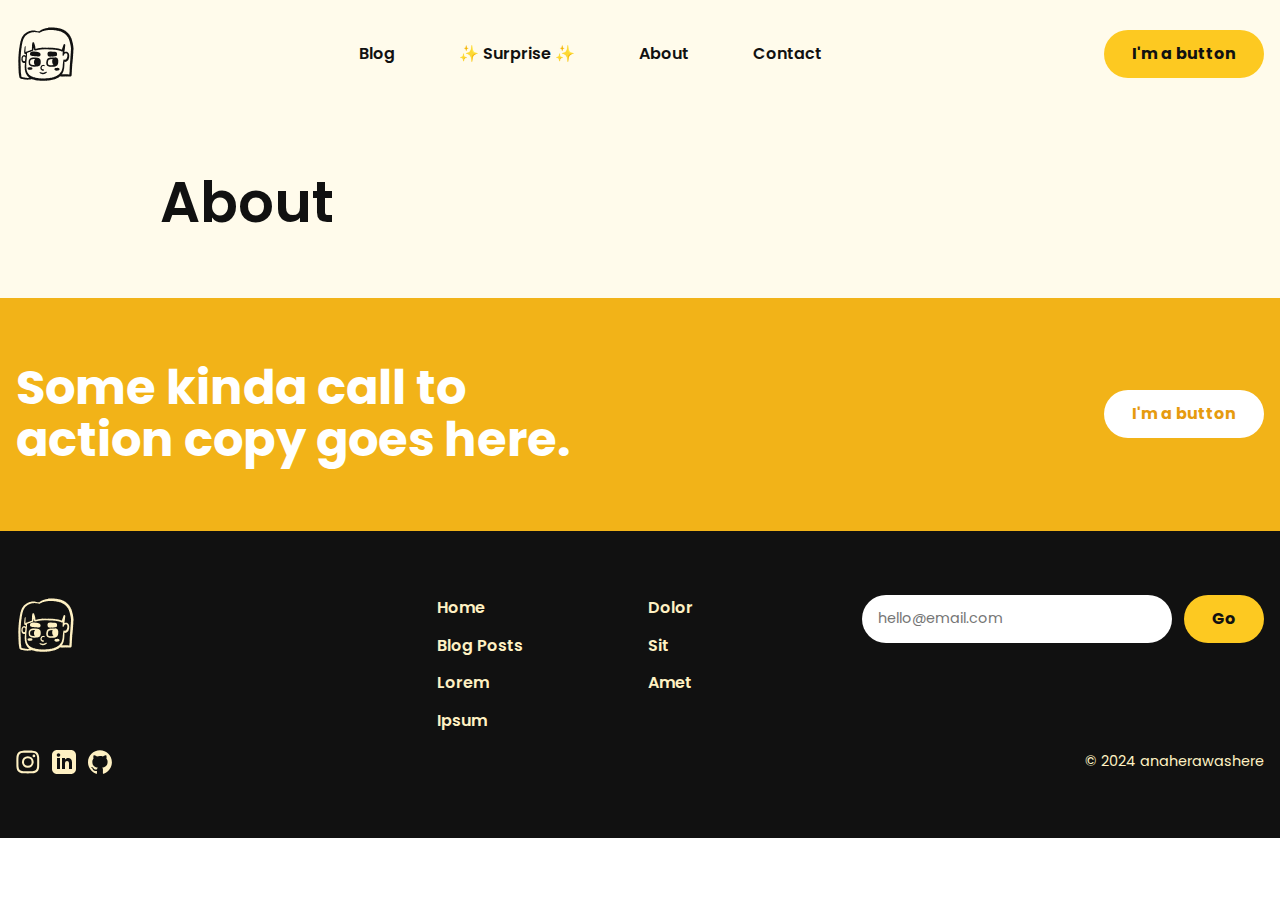
==== about.html @ 3fd6b19a "Add structure to new pages and update nav links" ====
<!DOCTYPE html>
<html>
  <head>
    <meta charset="UTF-8" />
    <meta name="viewport" content="width=device-width, initial-scale=1.0" />
    <title>About</title>
    <link href="/styles/main.css" rel="stylesheet" type="text/css" />
    <link rel="preconnect" href="https://fonts.googleapis.com" />
    <link rel="preconnect" href="https://fonts.gstatic.com" crossorigin />
    <link
      href="https://fonts.googleapis.com/css2?family=Poppins:ital,wght@0,100;0,200;0,300;0,400;0,500;0,600;0,700;0,800;0,900;1,100;1,200;1,300;1,400;1,500;1,600;1,700;1,800;1,900&display=swap"
      rel="stylesheet" />
    <link rel="icon" type="image/x-icon" href="/images/logo.png" />
  </head>

  <body>
    <header class="primary-header | bg-primarySuperLight">
      <div class="container" style="--maxwidth: 100%">
        <div class="flex ai--c jc--sb">
          <a aria-label="logo" href="/index.html">
            <svg class="header-logo" width="60px" height="60px">
              <use xlink:href="/images/logo.svg#logo"></use>
            </svg>
          </a>
          <button
            class="mobile-nav-toggle"
            aria-controls="primary-navigation"
            aria-expanded="false">
            <svg class="nav-icon icon-close" aria-hidden="true">
              <use xlink:href="/images/nav-icons.svg#icon-close"></use>
            </svg>
            <svg class="nav-icon icon-hamburger" aria-hidden="true">
              <use xlink:href="/images/nav-icons.svg#icon-hamburger"></use>
            </svg>
            <span class="visually-hidden">Menu</span>
          </button>
          <nav class="primary-navigation" id="primary-navigation">
            <ul aria-label="Primary" role="list" class="nav-list flex">
              <li><a href="/index.html#blog-posts">Blog</a></li>
              <li><a href="/surprise.html">✨ Surprise ✨</a></li>
              <li><a href="/about.html">About</a></li>
              <li><a href="#">Contact</a></li>
            </ul>
          </nav>
          <button class="button button--primary | mbl--hide">
            I'm a button
          </button>
        </div>
      </div>
    </header>

    <main>
      <section>
        <div class="container">
          <div class="padding-block-800 row-small">
            <div class="fs-750 fw-semibold">
              <h2 class="blog-section">
                About
              </h2>
            </div>
          </div>
        </div>
      </section>

      

      <section class="cta | bg-primaryDark text-white padding-block-800">
        <div class="container">
          <div class="even-columns vertical-align-center">
            <div>
              <p class="fs-secondary-heading fw-bold left-mb-center">
                Some kinda call to action copy goes here.
              </p>
            </div>
            <div class="justify-self-end">
              <button class="button button--inverted">I'm a button</button>
            </div>
          </div>
        </div>
      </section>
    </main>

    <footer
      class="primary-footer | bg-black text-primaryLighter padding-block-800">
      <div class="container">
        <div class="even-columns">
          <div class="footer__logo">
            <a href="#">
              <svg class="footer-logo" width="60px" height="60px">
                <use xlink:href="/images/logo.svg#logo"></use>
              </svg>
            </a>
          </div>

          <div class="footer__socials">
            <ul class="social-list" role="list" aria-label="Social links">
              <li>
                <a aria-label="instagram" target="_blank" href="https://www.instagram.com/heyanahera/?hl=en"
                  ><svg class="social-icon">
                    <use
                      xlink:href="/images/social-icons.svg#icon-instagram"></use>
                  </svg>
                </a>
              </li>
              <li>
                <a aria-label="linkedin" target="_blank" href="https://www.linkedin.com/in/afoleypaama/"
                  ><svg class="social-icon">
                    <use
                      xlink:href="/images/social-icons.svg#icon-linkedin"></use>
                  </svg>
                </a>
              </li>
              <li>
                <a aria-label="github" target="_blank" href="https://github.com/anaherawashere"
                  ><svg class="social-icon">
                    <use
                      xlink:href="/images/social-icons.svg#icon-github"></use>
                  </svg>
                </a>
              </li>
            </ul>
          </div>

          <div class="footer__nav">
            <nav class="footer-nav">
              <ul
                class="flow"
                style="--flow-spacer: 0.75em"
                aria-label="Footer"
                role="list">
                <li><a href="#">Home</a></li>
                <li><a href="#">Blog Posts</a></li>
                <li><a href="#">Lorem</a></li>
                <li><a href="#">Ipsum</a></li>
                <li><a href="#">Dolor</a></li>
                <li><a href="#">Sit</a></li>
                <li><a href="#">Amet</a></li>
              </ul>
            </nav>
          </div>

          <div class="footer__form">
            <form action="">
              <input
                class="fs-300"
                id="email"
                type="email"
                name="email"
                placeholder="hello@email.com" />
              <button class="button button--primary">Go</button>
            </form>
          </div>

          <div class="footer__disclaimer">
            <p class="fs-300">© 2024 anaherawashere</p>
          </div>
        </div>
      </div>
    </footer>

    <script type="module" src="/main.js"></script>
  </body>
</html>
---- styles/main.css ----
:root {
  --color-black: #111;
  --color-white: #fff;
  --color-primarySuperDark: #e17e14;
  --color-primaryDarker: #e69b0f;
  --color-primaryDark: #f2b318;
  --color-primary: #fdc921;
  --color-primaryLight: #fedd71;
  --color-primaryLighter: #fff1c3;
  --color-primarySuperLight: #fffbeb;
  --color-grey: #666;
  --color-lightgrey: #f5f5f5;

  --icon-clr-header: var(--color-black);
  --icon-clr-footer: var(--color-primaryLighter);
  --icon-clr-primary: var(--color-primary);

  --ff-primary: 'Poppins', sans-serif;
  --ff-body: var(--ff-primary);
  --ff-heading: var(--ff-primary);

  --fw-regular: 400;
  --fw-bold: 700;
  --fw-semibold: 600;

  --fs-300: 0.8rem;
  --fs-400: 1rem;
  --fs-500: 1.4rem;
  --fs-550: 1.6rem;
  --fs-600: 1.8rem;
  --fs-700: 2.2rem;
  --fs-750: 2.5rem;
  --fs-800: 2.8rem;

  --fs-body: var(--fs-400);
  --fs-primary-heading: var(--fs-800);
  --fs-secondary-heading: var(--fs-700);
  --fs-nav: var(--fs-400);
  --fs-button: var(--fs-400);

  --size-200: 0.5rem;
  --size-300: 0.75rem;
  --size-400: 1rem;
  --size-500: 1.5rem;
  --size-600: 2rem;
  --size-700: 3rem;
  --size-800: 4rem;
  --size-900: 5rem;

  --ff-indent: 18px;

  --row-spacing: 2rem 0;

  --corners: 20px;
  --corners-sharp: 4px;
  --gutter: 72px;

  --shadow-images: rgba(50, 50, 93, 0.25) 0px 30px 60px -12px,
    rgba(0, 0, 0, 0.3) 0px 18px 36px -18px;
  --shadow: rgba(100, 100, 111, 0.2) 0px 7px 29px 0px;

  --flow-margin: 1.4em;
}

@media (min-width: 50em) {
  :root {
    --fs-300: 0.9rem;
    --fs-400: 1.1rem;
    --fs-600: 2rem;
    --fs-700: 3rem;
    --fs-750: 3.5rem;
    --fs-800: 4.5rem;

    --fs-body: ;
    --fs-nav: ;
    --fs-button: ;
  }
}

/* Box sizing rules */
*,
*::before,
*::after {
  box-sizing: border-box;
}

/* Prevent font size inflation */
html {
  -moz-text-size-adjust: none;
  -webkit-text-size-adjust: none;
  text-size-adjust: none;
}

/* Remove default margin in favour of better control in authored CSS */
* {
  margin: 0;
  padding: 0;
  font: inherit;
}

/* Remove list styles on ul, ol elements with a list role, which suggests default styling will be removed */
ul[role='list'],
ol[role='list'] {
  list-style: none;
}

/* Set core body defaults */
body {
  min-height: 100vh;
  line-height: 1.5;
}

html,
body {
  height: 100%;
  scroll-behavior: smooth;
  scroll-padding-top: 1rem;
}

/* Set shorter line heights on headings and interactive elements */
h1,
h2,
h3,
h4,
button,
input,
label {
  line-height: 1.1;
}

/* Balance text wrapping on headings */
h1,
h2,
h3,
h4 {
  text-wrap: balance;
}

/* A elements that don't have a class get default styles */
a:not([class]) {
  text-decoration-skip-ink: auto;
  color: currentColor;
}

/* Make images easier to work with */
img,
picture,
svg {
  max-width: 100%;
  display: block;
}

/* Make sure textareas without a rows attribute are not tiny */
textarea:not([rows]) {
  min-height: 10em;
}

/* Anything that has been anchored to should have extra scroll margin */
:target {
  scroll-margin-block: 5ex;
}

/* GENERAL STYLING */

body {
  font-size: var(--ff-body);
  font-family: var(--ff-primary);
  color: var(--color-black);

  /* margin: 0 15px; */
  padding-bottom: 2em;
  line-height: 1.6;
}

main {
  background: var(--color-primarySuperLight);
}

/* FLEXBOX */

.flex {
  display: flex;
}

.ai--c {
  align-items: center;
}

.jc--sb {
  justify-content: space-between;
}

/* BUTTONS */

.button {
  cursor: pointer;
  text-decoration: none;
  border-radius: 100vmax;
  padding: 1em 1.75em;
  font-size: var(--fs-button);
  font-weight: var(--fw-bold);
  line-height: 1;
  transition-timing-function: ease-in-out;
  transition: 0.2s;
}

.button--primary {
  background-color: var(--color-primary);
  color: var(--color-black);
  border: 0;
}

.button--primary:hover,
.button--primary:focus-visible {
  background-color: var(--color-primaryDark);
}

.button--inverted {
  color: var(--color-primaryDarker);
  background-color: var(--color-white);
  border: 0;
}

.button--inverted:hover,
.button--inverted:focus-visible {
  color: var(--color-black);
}

.button--underlined {
  border-radius: 0;
  padding: 0;
  padding-bottom: 0.5em;
  border: 0;
  border-bottom: 2px solid var(--color-black);
  background: none;
  color: var(--color-black);
}

.button--underlined:hover,
.button--underlined:focus {
  border-color: var(--color-primaryDarker);
  color: var(--color-primaryDarker);
}

/* NAVIGATION */

.primary-header {
  padding: var(--size-500) 0;
}

.mobile-nav-toggle {
  display: none;
}

.nav-list {
  font-size: var(--fs-nav);
  font-weight: var(--fw-semibold);
  gap: clamp(var(--size-500), 5vw, var(--size-800));
}

.nav-list a {
  text-decoration: none;
}

.nav-list a:hover,
.nav-list a:focus {
  color: var(--color-primaryDark);
}

@media (max-width: 50em) {
  .primary-navigation {
    display: none;

    position: fixed;
    padding: var(--size-600);
    inset: 7rem var(--size-400) auto;
    max-width: 25rem;
    margin: 0 auto;
    background: #fff;
    border-radius: var(--corners-sharp);
    box-shadow: var(--shadow);
  }

  .primary-header[data-overlay]::before {
    content: '';
    position: fixed;
    inset: 0;
    background-image: linear-gradient(rgb(0 0 0 / 0), rgb(0 0 0 / 0.8));
  }

  .nav-list {
    display: grid;
    gap: var(--size-500);
    text-align: center;
    font-weight: var(--fw-bold);
  }

  .primary-navigation[data-visible] {
    display: block;
  }

  .mobile-nav-toggle {
    display: block;
    position: fixed;
    top: var(--size-600);
    right: var(--size-500);
    cursor: pointer;
    background: transparent;
    border: 0;
    padding: 0.5em;
    background-color: var(--color-primaryLighter);
    border-radius: var(--corners-sharp);
  }

  .mobile-nav-toggle .icon-close {
    display: none;
  }
}

.image__logo {
  width: 4rem;
}

/* HEADER SPRITES */
/* .header-icon {
  
  aspect-ratio: 1;
  fill: var(--icon-clr-header);
}

.primary-header a:where(:hover, :focus) .header-icon {
  fill: var(--icon-clr-primary);
} */

.header-logo {
  width: 60px;
  aspect-ratio: 1;
  fill: var(--icon-clr-header);
}

.footer-logo {
  width: 60px;
  aspect-ratio: 1;
  fill: var(--icon-clr-footer);
}

.nav-icon {
  width: 30px;
  aspect-ratio: 1;
  fill: var(--icon-clr-header);
}

a.logo:where(:hover, :focus) > .logo-icon {
  fill: var(--icon-clr-primary);
}

/* FOOTER */
.footer__form {
  grid-row: 2;
}

.footer__socials {
  grid-row: 4;
}

@media (max-width: 49em) {
  .primary-footer .even-columns > * {
    justify-self: center;
  }
  .primary-footer .even-columns {
    gap: 2.5em;
  }
}

@media (min-width: 50em) {
  .footer__logo {
    grid-column: 1;
    grid-row: 1;
    justify-self: start;
  }

  .footer__socials {
    grid-column: 1;
    grid-row: 2;
  }

  .footer__nav {
    grid-column: 2;
    grid-row: 1;
  }

  .footer__form {
    grid-column: 3;
    grid-row: 1;
    justify-self: end;
  }

  .footer__disclaimer {
    grid-column: 3;
    grid-row: 2;
    justify-self: end;
  }
}

.primary-footer form {
  display: flex;
  gap: var(--size-300);
}

.primary-footer input {
  border-radius: 100vw;
  border: 0;
  padding: var(--size-300) var(--size-400);
}

/* FOOTER NAVIGATION */

.footer-nav {
  columns: 2;
  column-gap: clamp();
}

.footer-nav a {
  text-decoration: none;
  font-weight: var(--fw-semibold);
}

.footer-nav a:where(:hover, :focus) {
  color: var(--color-primary);
}

/* SOCIAL LIST */

.social-list {
  display: flex;
  gap: var(--size-600);
}

.social-icon {
  width: var(--size-600);
  aspect-ratio: 1;
  fill: var(--icon-clr-footer);
}

.social-list a:where(:hover, :focus) .social-icon {
  fill: var(--icon-clr-primary);
}

@media (min-width: 50em) {
  .social-list {
    display: flex;
    gap: var(--size-300);
  }

  .social-icon {
    width: var(--size-500);
  }
}

/* UTILITIES */

.visually-hidden {
  position: absolute;
  width: 1px;
  height: 1px;
  padding: 0;
  margin: -1px;
  overflow: hidden;
  clip: rect(0, 0, 0, 0);
  white-space: nowrap; /* added line */
  border: 0;
}

.container {
  --maxwidth: 80rem;
  --padding: 1rem;

  width: min(var(--maxwidth), 100% - (var(--padding) * 2));
  margin-inline: auto;
}

.even-columns {
  display: grid;
  gap: 1rem;
}

@media (min-width: 50em) {
  .even-columns {
    grid-auto-flow: column;
    grid-auto-columns: 1fr;
  }
}

.left-mb-center {
  text-align: center;
}

@media (min-width: 50em) {
  .left-mb-center {
    text-align: left;
  }
}

.vertical-align-center {
  align-items: center;
}

.justify-self-end {
  justify-self: center;
}

@media (min-width: 50em) {
  .justify-self-end {
    justify-self: end;
  }
}

:where(.flow :not(:first-child)) {
  margin-top: var(--flow-spacer, var(--flow-margin));
}

.mbl--hide {
  display: none;
}

@media (min-width: 50em) {
  .mbl--hide {
    display: block;
  }
}

.text-black {
  color: var(--color-black);
}
.text-white {
  color: var(--color-white);
}
.text-primarySuperDark {
  color: var(--color-primarySuperDark);
}
.text-primaryDarker {
  color: var(--color-primaryDarker);
}
.text-primaryDark {
  color: var(--color-primaryDark);
}
.text-primary {
  color: var(--color-primary);
}
.text-primaryLight {
  color: var(--color-primaryLight);
}
.text-primaryLighter {
  color: var(--color-primaryLighter);
}
.text-primarySuperLight {
  color: var(--color-primarySuperLight);
}

.text-grey-400 {
  color: var(--color-grey);
}
.text-grey-100 {
  color: var(--color-lightgrey);
}

.bg-black {
  background-color: var(--color-black);
}
.bg-primarySuperDark {
  background-color: var(--color-primarySuperDark);
}
.bg-primaryDarker {
  background-color: var(--color-primaryDarker);
}
.bg-primaryDark {
  background-color: var(--color-primaryDark);
}
.bg-primary {
  background-color: var(--color-primary);
}
.bg-primaryLight {
  background-color: var(--color-primaryLight);
}
.bg-primaryLighter {
  background-color: var(--color-primaryLighter);
}
.bg-primarySuperLight {
  background-color: var(--color-primarySuperLight);
}
.bg-secondary {
  background-color: var(--color-grey);
}
.bg-secondaryLighter {
  background-color: var(--color-lightgrey);
}

.fw-bold {
  font-weight: var(--fw-bold);
}
.fw-semibold {
  font-weight: var(--fw-semibold);
}
.fw-regular {
  font-weight: var(--fw-regular);
}

.fs-primary-heading {
  font-size: var(--fs-primary-heading);
  line-height: 1.1;
}

.fs-secondary-heading {
  font-size: var(--fs-secondary-heading);
  line-height: 1.1;
}

.fs-300 {
  font-size: var(--fs-300);
}
.fs-400 {
  font-size: var(--fs-400);
}
.fs-500 {
  font-size: var(--fs-500);
}
.fs-550 {
  font-size: var(--fs-550);
}
.fs-600 {
  font-size: var(--fs-600);
}
.fs-700 {
  font-size: var(--fs-700);
}
.fs-750 {
  font-size: var(--fs-750);
}
.fs-800 {
  font-size: var(--fs-800);
}

strong {
  font-weight: var(--fw-semibold);
}

.ff-decor:before {
  content: '> ';
}
.ff-upper {
  text-transform: uppercase;
}

.ff-pill {
  display: inline-block;
  padding: 0.25em 1em;
  background-color: var(--color-primaryLighter);
  border-radius: 100vmax;
}

.row-small {
  max-width: 90em;
}

@media (min-width: 50em) {
  .row-small {
    max-width: 60em;
    margin-inline: auto;
  }
}

.padding-block-600 {
  padding-block: var(--size-600);
}
.padding-block-800 {
  padding-block: var(--size-800);
}

@media (max-width: 50em) {
  .padding-block-800 {
    padding-block: var(--size-600);
  }
}

.add-flow {
  margin-top: var(--flow-spacer, var(--flow-margin));
}

.sticky {
  position: sticky;
  top: 20px;
}

@media (max-width: 50em) {
  .move-ontop {
    order: -1;
  }
}

.rounded {
  border-radius: var(--corners);
}
.sharp {
  border-radius: var(--corners-sharp);
}

/* CARDS */

.cards {
  display: grid;
  grid-template-columns: repeat(auto-fit, minmax(22rem, 1fr));
  gap: 3rem 2rem;
  list-style-type: none;
}

.card a {
  text-decoration: none;
}

.card__image {
  width: 100%;
  height: 20rem;
  overflow: hidden;
}

.card__image img {
  width: 100%;
  height: 100%;
  object-fit: cover;
  transition: all 0.8s ease;
}

.card__image:hover img {
  transform: scale(1.02);
}

/* BLOG */

.blog__content {
  display: grid;
  gap: 3rem;
}

@media (min-width: 50em) {
  .blog__content {
    grid-template-columns: 3fr 1fr;
    gap: 6rem;
  }

  .blog-body > h4 {
    line-height: 1.5;
  }

  .blog-body > h3 ~ h4 {
    margin-top: var(--size-700);
  }

  .blog-body > h3 + h4 {
    margin-top: var(--size-400);
  }
}

:where(.blog-body :not(:first-child)) {
  margin-top: var(--flow-spacer, var(--size-400));
}

.blog-body :where(ul, ol) {
  padding-left: var(--size-400);
  list-style-position: outside;
}

.blog-body li {
  padding-left: var(--size-200);
}

:where(.blog-body > .fs-600:not(:first-of-type)) {
  margin-top: var(--size-900);
}

@media (max-width: 50em) {
  :where(.blog-body > .fs-600:not(:first-of-type)) {
    margin-top: var(--size-700);
  }

}

.left-border-line {
  padding: var(--size-200) var(--size-500);
  border-left: 4px solid var(--color-primary);
}

.blog__nav :not(:first-child) {
  margin-top: var(--size-400);
}

.blog__nav * {
  list-style-type: none;
  color: var(--color-black);
  text-decoration: none;
  transition: all 0.4s ease;
}

.blog-nav-link:where(:hover, :focus, :active) {
  color: var(--color-primaryDark);
  font-weight: var(--fw-bold);
}

.blog__image {
  box-shadow: var(--shadow-images);
  max-height: calc(var(--size-900) * 5);
  overflow: hidden;
  border-radius: var(--corners);
}

.blog__image img {
  width: 100%;
  object-fit: cover;
}

.image-source {
  text-align: center;
  margin-top: var(--size-300);
}

.code-snippet {
  width: 100%;
  height: auto;
  object-fit: cover;
  border-radius: var(--corners);
  margin: 1em 0;
}

.blog__example {
  background-color: var(--color-primaryLighter);
  padding: 20px;
  border-radius: var(--corners);
  margin: 20px 0;
}

/* SPRINT 2 HTML-CSS POSITION PAGE */

.eg-ancestor {
  text-align: center;
  width: 100%;
  height: 12em;
  background-color: rgba(255, 183, 3, 0.2);
  border: 3px solid rgb(255, 183, 3);
  color: rgb(255, 183, 3);
  border-radius: var(--corners-sharp);
  position: relative;
}

.eg-relative {
  margin: 0;
  border: 3px solid rgba(33, 158, 188);
  background-color: rgba(33, 158, 188, 0.3);
  color: rgba(33, 158, 188);
  border-radius: var(--corners-sharp);
  position: relative;
  width: 9rem;
  height: 8rem;
  top: 0;
  left: 0;
}

.eg-absolute {
  margin: 0;
  border: 3px solid rgba(255, 0, 110);
  background-color: rgba(255, 0, 110, 0.25);
  color: rgba(255, 0, 110);
  border-radius: var(--corners-sharp);
  position: absolute;
  width: 9rem;
  height: 8rem;
  top: 0;
  right: 0;
}

.eg-fixed {
  margin: 0;
  border: 3px solid rgba(106, 153, 78);
  background-color: rgba(106, 153, 78, 0.25);
  color: rgba(106, 153, 78);
  border-radius: var(--corners-sharp);
  position: fixed;
  width: 9rem;
  height: 8rem;
  bottom: 0;
  right: 0;
}

/* SPRINT 4 TABLE */

table {
  width: 100%;
  border-radius: var(--corners-sharp);
  border-collapse: collapse;
  box-shadow: var(--shadow);
  background: var(--color-primaryLighter);
  border: 1px solid var(--color-primaryLight);
  border-bottom: 3px solid var(--color-primaryDark);
}

caption,
th,
td {
  padding: var(--size-200);
}

caption,
th {
  text-align: left;
}

th {
  background-color: var(--color-primaryDark);
  color: var(--color-white);
}

th,
td {  
  border: 1px solid var(--color-primaryLight);
  text-wrap: pretty;
}

tr:nth-of-type(2n) {
  background: var(--color-primarySuperLight);
}

@media (max-width: 50em) {
  th {
    display: none;
  }

  tr,
  td {
    margin: 0;
  }

  td {
    display: block;
    padding: 0.5rem 1rem;
    border: 0;
  }

  td::before {
    content: attr(data-cell) ": ";
    font-weight: var(--fw-semibold);
    text-transform: capitalize;
  }
}
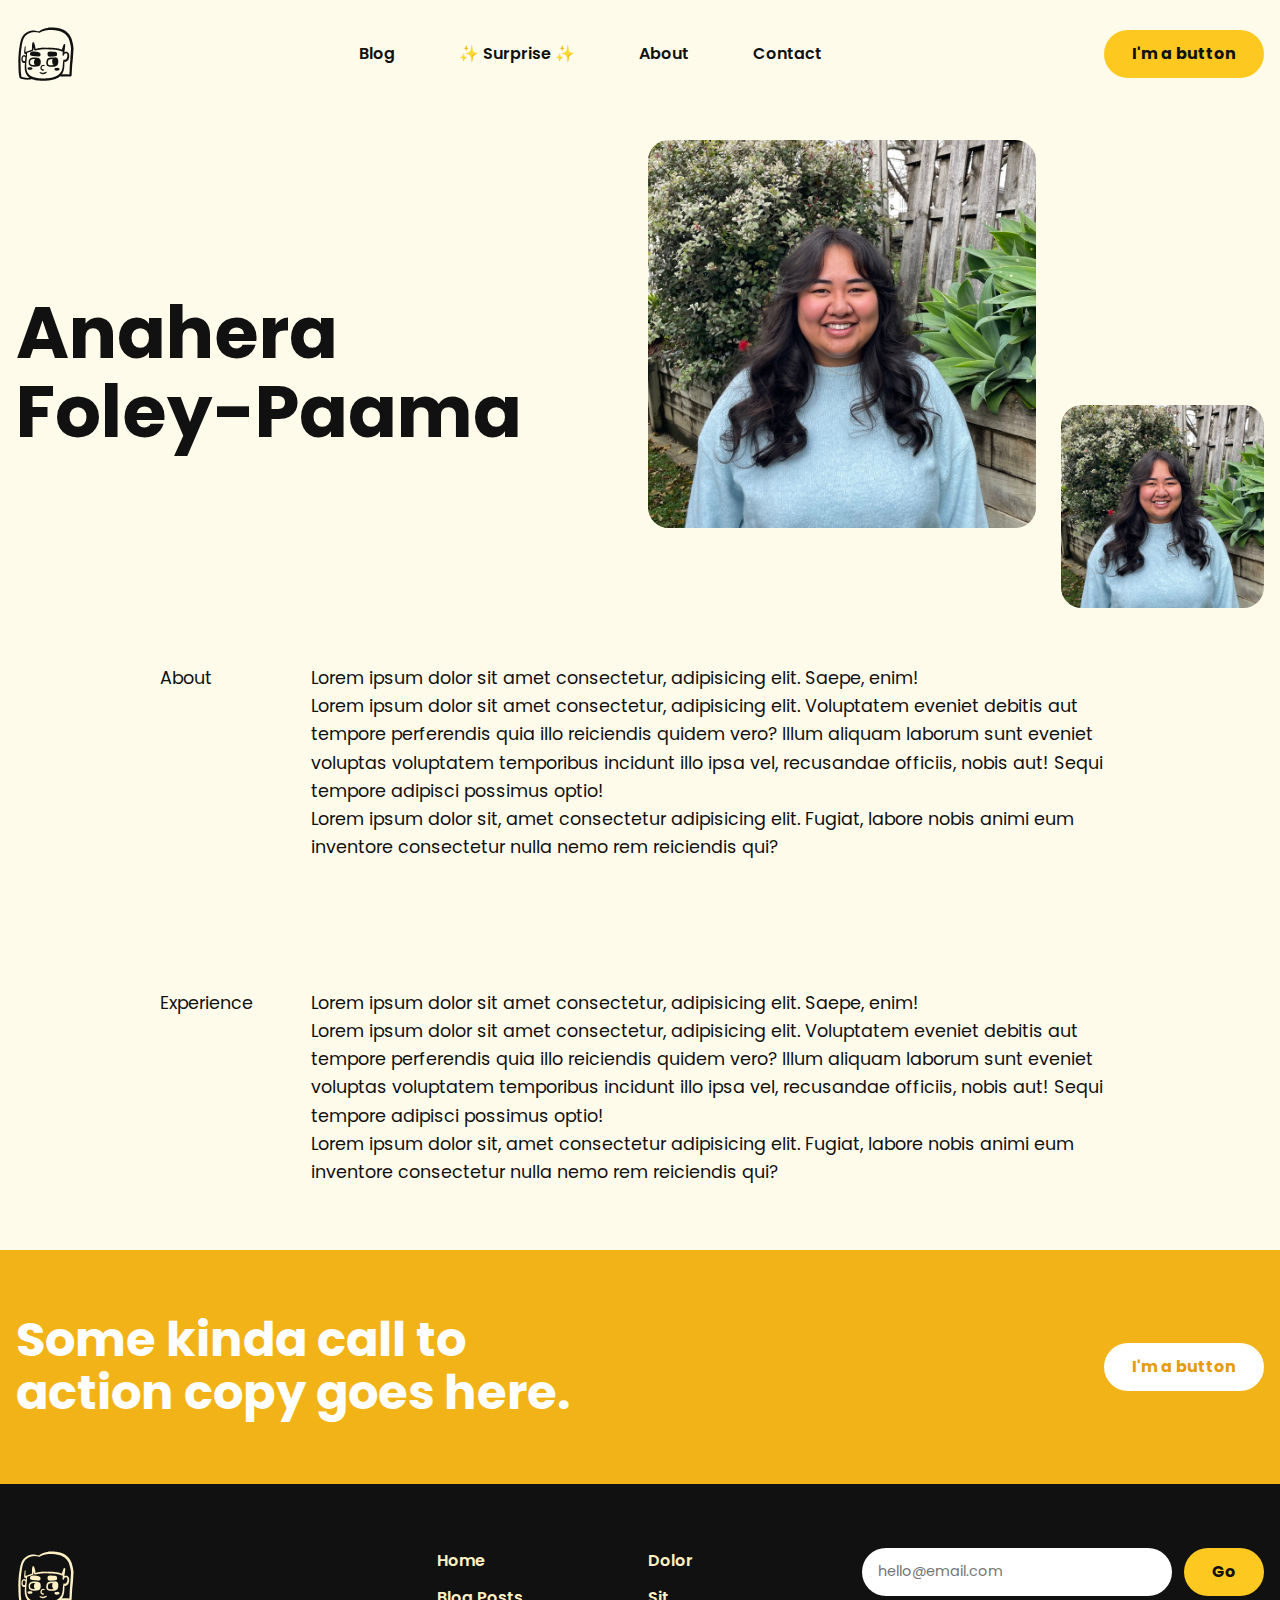
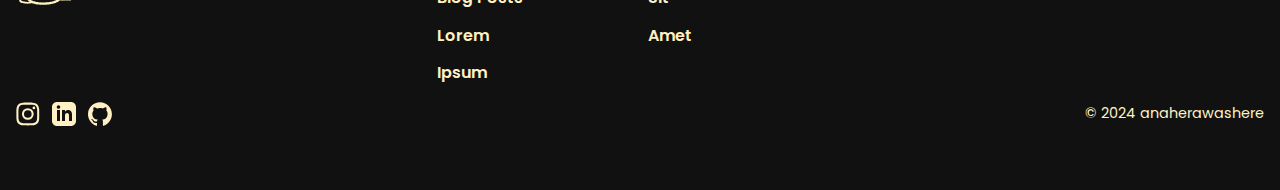
==== commit 0aa2af67: "Build layout of about page" ====
--- a/about.html
+++ b/about.html
@@ -50,19 +50,60 @@
     </header>
 
     <main>
+      <section class="bg-primarySuperLight padding-block-600">
+        <div class="container">
+          <div class="even-columns | vertical-align-center row-reverse">
+            <div class="flow">
+              <h1
+                class="add-flow | fs-primary-heading fw-bold"
+                style="--flow-spacer: 0.5em">
+                Anahera Foley-Paama
+              </h1>
+            </div>
+            <div class="move-ontop big-sml-images">
+              <img
+                class="rounded"
+                src="images/anahera.jpeg"
+                alt="a pretty photo of Anahera smiling with greenery in the background" />
+              <img
+                class="rounded"
+                src="images/anahera.jpeg"
+                alt="a pretty photo of Anahera smiling with greenery in the background" />
+            </div>
+          </div>
+        </div>
+      </section>
+
       <section>
-        <div class="container">
-          <div class="padding-block-800 row-small">
-            <div class="fs-750 fw-semibold">
-              <h2 class="blog-section">
-                About
-              </h2>
-            </div>
-          </div>
+        <div class="container fs-400" style="--maxwidth: 60rem">
+          <div class="sml-big-columns padding-block-800 ">
+            <div><p>About</p></div>
+            <div>
+              <p>Lorem ipsum dolor sit amet consectetur, adipisicing elit. Saepe, enim!</p>
+              <p>
+                Lorem ipsum dolor sit amet consectetur, adipisicing elit. Voluptatem eveniet debitis aut tempore perferendis quia illo reiciendis quidem vero? Illum aliquam laborum sunt eveniet voluptas voluptatem temporibus incidunt illo ipsa vel, recusandae officiis, nobis aut! Sequi tempore adipisci possimus optio!
+              </p>
+              <p>
+                Lorem ipsum dolor sit, amet consectetur adipisicing elit. Fugiat, labore nobis animi eum inventore consectetur nulla nemo rem reiciendis qui?
+              </p>
+            </div>
+          </div>
+
+          <div class="sml-big-columns padding-block-800">
+            <div><p>Experience</p></div>
+            <div>
+              <p>Lorem ipsum dolor sit amet consectetur, adipisicing elit. Saepe, enim!</p>
+              <p>
+                Lorem ipsum dolor sit amet consectetur, adipisicing elit. Voluptatem eveniet debitis aut tempore perferendis quia illo reiciendis quidem vero? Illum aliquam laborum sunt eveniet voluptas voluptatem temporibus incidunt illo ipsa vel, recusandae officiis, nobis aut! Sequi tempore adipisci possimus optio!
+              </p>
+              <p>
+                Lorem ipsum dolor sit, amet consectetur adipisicing elit. Fugiat, labore nobis animi eum inventore consectetur nulla nemo rem reiciendis qui?
+              </p>
+            </div>
+          </div>
+
         </div>
       </section>
-
-      
 
       <section class="cta | bg-primaryDark text-white padding-block-800">
         <div class="container">
@@ -95,7 +136,10 @@
           <div class="footer__socials">
             <ul class="social-list" role="list" aria-label="Social links">
               <li>
-                <a aria-label="instagram" target="_blank" href="https://www.instagram.com/heyanahera/?hl=en"
+                <a
+                  aria-label="instagram"
+                  target="_blank"
+                  href="https://www.instagram.com/heyanahera/?hl=en"
                   ><svg class="social-icon">
                     <use
                       xlink:href="/images/social-icons.svg#icon-instagram"></use>
@@ -103,7 +147,10 @@
                 </a>
               </li>
               <li>
-                <a aria-label="linkedin" target="_blank" href="https://www.linkedin.com/in/afoleypaama/"
+                <a
+                  aria-label="linkedin"
+                  target="_blank"
+                  href="https://www.linkedin.com/in/afoleypaama/"
                   ><svg class="social-icon">
                     <use
                       xlink:href="/images/social-icons.svg#icon-linkedin"></use>
@@ -111,7 +158,10 @@
                 </a>
               </li>
               <li>
-                <a aria-label="github" target="_blank" href="https://github.com/anaherawashere"
+                <a
+                  aria-label="github"
+                  target="_blank"
+                  href="https://github.com/anaherawashere"
                   ><svg class="social-icon">
                     <use
                       xlink:href="/images/social-icons.svg#icon-github"></use>
--- a/styles/main.css
+++ b/styles/main.css
@@ -51,7 +51,7 @@
 
   --row-spacing: 2rem 0;
 
-  --corners: 20px;
+  --corners: 1.3em;
   --corners-sharp: 4px;
   --gutter: 72px;
 
@@ -479,7 +479,8 @@
   margin-inline: auto;
 }
 
-.even-columns {
+.even-columns,
+.sml-big-columns {
   display: grid;
   gap: 1rem;
 }
@@ -488,6 +489,12 @@
   .even-columns {
     grid-auto-flow: column;
     grid-auto-columns: 1fr;
+  }
+}
+
+@media (min-width: 50em) {
+  .sml-big-columns {
+    grid-template-columns: 1fr 6fr;
   }
 }
 
@@ -948,4 +955,39 @@
     font-weight: var(--fw-semibold);
     text-transform: capitalize;
   }
+}
+
+/* ABOUT PAGE */
+
+.border-red {
+  border: 2px solid red;
+}
+
+.big-sml-images {
+  position: relative;
+  margin-bottom: 2.5em;
+}
+
+.big-sml-images img:first-child {
+  width: 56%;
+}
+
+.big-sml-images img:nth-child(2) {
+  width: 40%;
+  position: absolute;
+  bottom: -3em;
+  right: 0;
+}
+
+@media (min-width: 50em) {
+  .big-sml-images img:first-child {
+    width: 63%;
+  }
+
+  .big-sml-images img:nth-child(2) {
+    width: 33%;
+    position: absolute;
+    bottom: -5em;
+    right: 0;
+  }
 }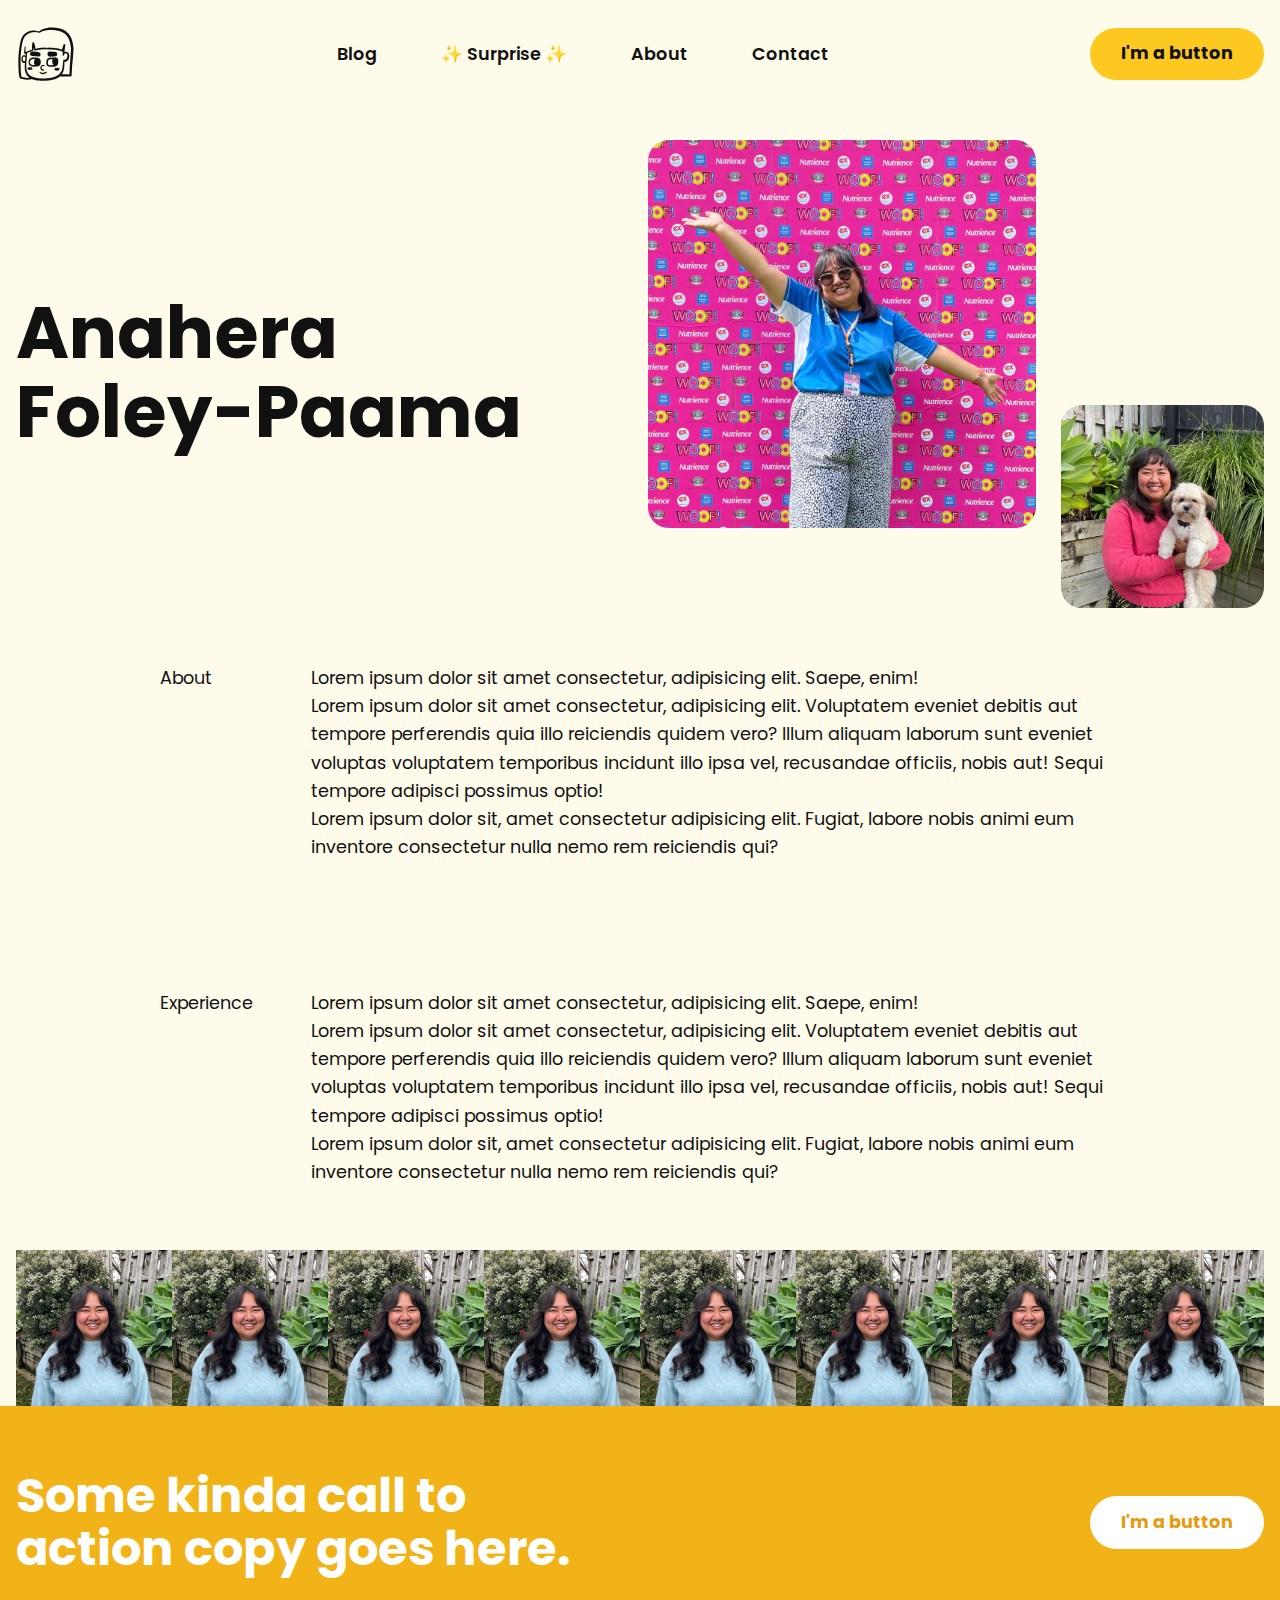
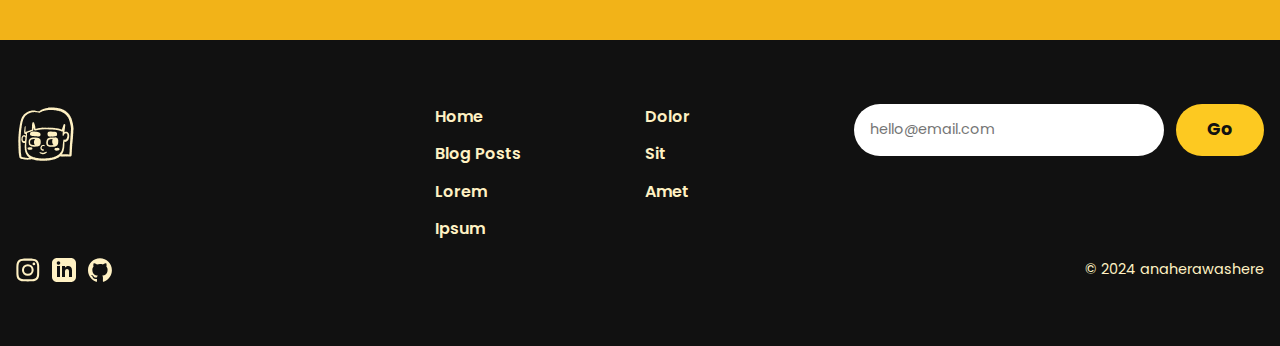
==== commit b9c578c3: "Add photo row to about page" ====
--- a/about.html
+++ b/about.html
@@ -3,7 +3,7 @@
   <head>
     <meta charset="UTF-8" />
     <meta name="viewport" content="width=device-width, initial-scale=1.0" />
-    <title>About</title>
+    <title>About - Anahera's blog</title>
     <link href="/styles/main.css" rel="stylesheet" type="text/css" />
     <link rel="preconnect" href="https://fonts.googleapis.com" />
     <link rel="preconnect" href="https://fonts.gstatic.com" crossorigin />
@@ -63,11 +63,11 @@
             <div class="move-ontop big-sml-images">
               <img
                 class="rounded"
-                src="images/anahera.jpeg"
+                src="images/anahera2.jpeg"
                 alt="a pretty photo of Anahera smiling with greenery in the background" />
               <img
                 class="rounded"
-                src="images/anahera.jpeg"
+                src="images/anahera-pepper.jpeg"
                 alt="a pretty photo of Anahera smiling with greenery in the background" />
             </div>
           </div>
@@ -102,6 +102,21 @@
             </div>
           </div>
 
+        </div>
+      </section>
+
+      <section>
+        <div class="container">
+          <div class="flex">
+            <div class=""><img src="images/anahera.jpeg" alt=""></div>
+            <div class=""><img src="images/anahera.jpeg" alt=""></div>
+            <div class=""><img src="images/anahera.jpeg" alt=""></div>
+            <div class=""><img src="images/anahera.jpeg" alt=""></div>
+            <div class=""><img src="images/anahera.jpeg" alt=""></div>
+            <div class=""><img src="images/anahera.jpeg" alt=""></div>
+            <div class=""><img src="images/anahera.jpeg" alt=""></div>
+            <div class=""><img src="images/anahera.jpeg" alt=""></div>
+          </div>
         </div>
       </section>
 
--- a/styles/main.css
+++ b/styles/main.css
@@ -1,4 +1,6 @@
+/* CUSTOM VARIABLES */
 :root {
+  /* Colors */
   --color-black: #111;
   --color-white: #fff;
   --color-primarySuperDark: #e17e14;
@@ -11,18 +13,22 @@
   --color-grey: #666;
   --color-lightgrey: #f5f5f5;
 
+  /* Icons */
   --icon-clr-header: var(--color-black);
   --icon-clr-footer: var(--color-primaryLighter);
   --icon-clr-primary: var(--color-primary);
 
+  /* Fonts */
   --ff-primary: 'Poppins', sans-serif;
   --ff-body: var(--ff-primary);
   --ff-heading: var(--ff-primary);
 
+  /* Font Weights */
   --fw-regular: 400;
   --fw-bold: 700;
   --fw-semibold: 600;
 
+  /* Font Sizes */
   --fs-300: 0.8rem;
   --fs-400: 1rem;
   --fs-500: 1.4rem;
@@ -32,12 +38,14 @@
   --fs-750: 2.5rem;
   --fs-800: 2.8rem;
 
+  /* Specific Font Sizes */
   --fs-body: var(--fs-400);
   --fs-primary-heading: var(--fs-800);
   --fs-secondary-heading: var(--fs-700);
   --fs-nav: var(--fs-400);
   --fs-button: var(--fs-400);
 
+  /* Sizes */
   --size-200: 0.5rem;
   --size-300: 0.75rem;
   --size-400: 1rem;
@@ -47,21 +55,25 @@
   --size-800: 4rem;
   --size-900: 5rem;
 
+  /* Spacing */
   --ff-indent: 18px;
-
   --row-spacing: 2rem 0;
-
+  --flow-margin: 1.4em;
+
+  /* Border radius */
   --corners: 1.3em;
   --corners-sharp: 4px;
-  --gutter: 72px;
-
+
+  /* Shadows */
+  --shadow: rgba(100, 100, 111, 0.2) 0px 7px 29px 0px;
   --shadow-images: rgba(50, 50, 93, 0.25) 0px 30px 60px -12px,
     rgba(0, 0, 0, 0.3) 0px 18px 36px -18px;
-  --shadow: rgba(100, 100, 111, 0.2) 0px 7px 29px 0px;
-
-  --flow-margin: 1.4em;
-}
-
+
+  /* Page background colour */
+  background: var(--color-primarySuperLight);  
+}
+
+/* RESPONSIVE FONT SIZES */
 @media (min-width: 50em) {
   :root {
     --fs-300: 0.9rem;
@@ -70,12 +82,10 @@
     --fs-700: 3rem;
     --fs-750: 3.5rem;
     --fs-800: 4.5rem;
-
-    --fs-body: ;
-    --fs-nav: ;
-    --fs-button: ;
-  }
-}
+  }
+}
+
+/* CSS REFRESH */
 
 /* Box sizing rules */
 *,
@@ -161,23 +171,15 @@
 }
 
 /* GENERAL STYLING */
-
 body {
   font-size: var(--ff-body);
   font-family: var(--ff-primary);
   color: var(--color-black);
-
-  /* margin: 0 15px; */
   padding-bottom: 2em;
   line-height: 1.6;
 }
 
-main {
-  background: var(--color-primarySuperLight);
-}
-
 /* FLEXBOX */
-
 .flex {
   display: flex;
 }
@@ -190,8 +192,21 @@
   justify-content: space-between;
 }
 
+.vertical-align-center {
+  align-items: center;
+}
+
+.justify-self-end {
+  justify-self: center;
+}
+
+@media (min-width: 50em) {
+  .justify-self-end {
+    justify-self: end;
+  }
+}
+
 /* BUTTONS */
-
 .button {
   cursor: pointer;
   text-decoration: none;
@@ -243,7 +258,6 @@
 }
 
 /* NAVIGATION */
-
 .primary-header {
   padding: var(--size-500) 0;
 }
@@ -270,7 +284,6 @@
 @media (max-width: 50em) {
   .primary-navigation {
     display: none;
-
     position: fixed;
     padding: var(--size-600);
     inset: 7rem var(--size-400) auto;
@@ -317,20 +330,10 @@
   }
 }
 
+/* SPRITES */
 .image__logo {
   width: 4rem;
 }
-
-/* HEADER SPRITES */
-/* .header-icon {
-  
-  aspect-ratio: 1;
-  fill: var(--icon-clr-header);
-}
-
-.primary-header a:where(:hover, :focus) .header-icon {
-  fill: var(--icon-clr-primary);
-} */
 
 .header-logo {
   width: 60px;
@@ -361,6 +364,31 @@
 
 .footer__socials {
   grid-row: 4;
+}
+
+.primary-footer form {
+  display: flex;
+  gap: var(--size-300);
+}
+
+.primary-footer input {
+  border-radius: 100vw;
+  border: 0;
+  padding: var(--size-300) var(--size-400);
+}
+
+.footer-nav {
+  columns: 2;
+  column-gap: clamp();
+}
+
+.footer-nav a {
+  text-decoration: none;
+  font-weight: var(--fw-semibold);
+}
+
+.footer-nav a:where(:hover, :focus) {
+  color: var(--color-primary);
 }
 
 @media (max-width: 49em) {
@@ -402,33 +430,6 @@
   }
 }
 
-.primary-footer form {
-  display: flex;
-  gap: var(--size-300);
-}
-
-.primary-footer input {
-  border-radius: 100vw;
-  border: 0;
-  padding: var(--size-300) var(--size-400);
-}
-
-/* FOOTER NAVIGATION */
-
-.footer-nav {
-  columns: 2;
-  column-gap: clamp();
-}
-
-.footer-nav a {
-  text-decoration: none;
-  font-weight: var(--fw-semibold);
-}
-
-.footer-nav a:where(:hover, :focus) {
-  color: var(--color-primary);
-}
-
 /* SOCIAL LIST */
 
 .social-list {
@@ -459,6 +460,7 @@
 
 /* UTILITIES */
 
+/* Visually Hidden */
 .visually-hidden {
   position: absolute;
   width: 1px;
@@ -471,6 +473,7 @@
   border: 0;
 }
 
+/* Container */
 .container {
   --maxwidth: 80rem;
   --padding: 1rem;
@@ -479,6 +482,18 @@
   margin-inline: auto;
 }
 
+.row-small {
+  max-width: 90em;
+}
+
+@media (min-width: 50em) {
+  .row-small {
+    max-width: 60em;
+    margin-inline: auto;
+  }
+}
+
+/* Grid Layouts */
 .even-columns,
 .sml-big-columns {
   display: grid;
@@ -490,42 +505,13 @@
     grid-auto-flow: column;
     grid-auto-columns: 1fr;
   }
-}
-
-@media (min-width: 50em) {
+
   .sml-big-columns {
     grid-template-columns: 1fr 6fr;
   }
 }
 
-.left-mb-center {
-  text-align: center;
-}
-
-@media (min-width: 50em) {
-  .left-mb-center {
-    text-align: left;
-  }
-}
-
-.vertical-align-center {
-  align-items: center;
-}
-
-.justify-self-end {
-  justify-self: center;
-}
-
-@media (min-width: 50em) {
-  .justify-self-end {
-    justify-self: end;
-  }
-}
-
-:where(.flow :not(:first-child)) {
-  margin-top: var(--flow-spacer, var(--flow-margin));
-}
-
+/* Responsive Display */
 .mbl--hide {
   display: none;
 }
@@ -536,30 +522,68 @@
   }
 }
 
+@media (max-width: 50em) {
+  .move-ontop {
+    order: -1;
+  }
+}
+
+/* Row padding */
+.padding-block-600 {
+  padding-block: var(--size-600);
+}
+.padding-block-800 {
+  padding-block: var(--size-800);
+}
+
+@media (max-width: 50em) {
+  .padding-block-800 {
+    padding-block: var(--size-600);
+  }
+}
+
+/* Flow margins */
+:where(.flow :not(:first-child)) {
+  margin-top: var(--flow-spacer, var(--flow-margin));
+}
+
+.add-flow {
+  margin-top: var(--flow-spacer, var(--flow-margin));
+}
+
+/* Text colours */
 .text-black {
   color: var(--color-black);
 }
+
 .text-white {
   color: var(--color-white);
 }
+
 .text-primarySuperDark {
   color: var(--color-primarySuperDark);
 }
+
 .text-primaryDarker {
   color: var(--color-primaryDarker);
 }
+
 .text-primaryDark {
   color: var(--color-primaryDark);
 }
+
 .text-primary {
   color: var(--color-primary);
 }
+
 .text-primaryLight {
   color: var(--color-primaryLight);
 }
+
 .text-primaryLighter {
   color: var(--color-primaryLighter);
 }
+
 .text-primarySuperLight {
   color: var(--color-primarySuperLight);
 }
@@ -567,51 +591,70 @@
 .text-grey-400 {
   color: var(--color-grey);
 }
+
 .text-grey-100 {
   color: var(--color-lightgrey);
 }
 
+/* Background colours */
 .bg-black {
   background-color: var(--color-black);
 }
+
 .bg-primarySuperDark {
   background-color: var(--color-primarySuperDark);
 }
+
 .bg-primaryDarker {
   background-color: var(--color-primaryDarker);
 }
+
 .bg-primaryDark {
   background-color: var(--color-primaryDark);
 }
+
 .bg-primary {
   background-color: var(--color-primary);
 }
+
 .bg-primaryLight {
   background-color: var(--color-primaryLight);
 }
+
 .bg-primaryLighter {
   background-color: var(--color-primaryLighter);
 }
+
 .bg-primarySuperLight {
   background-color: var(--color-primarySuperLight);
 }
+
 .bg-secondary {
   background-color: var(--color-grey);
 }
+
 .bg-secondaryLighter {
   background-color: var(--color-lightgrey);
 }
 
+/* Font weights */
 .fw-bold {
   font-weight: var(--fw-bold);
 }
+
 .fw-semibold {
   font-weight: var(--fw-semibold);
 }
+
 .fw-regular {
   font-weight: var(--fw-regular);
 }
 
+strong {
+  font-weight: var(--fw-semibold);
+}
+
+/* Font sizes */
 .fs-primary-heading {
   font-size: var(--fs-primary-heading);
   line-height: 1.1;
@@ -625,35 +668,42 @@
 .fs-300 {
   font-size: var(--fs-300);
 }
+
 .fs-400 {
   font-size: var(--fs-400);
 }
+
 .fs-500 {
   font-size: var(--fs-500);
 }
+
 .fs-550 {
   font-size: var(--fs-550);
 }
+
 .fs-600 {
   font-size: var(--fs-600);
 }
+
 .fs-700 {
   font-size: var(--fs-700);
 }
+
 .fs-750 {
   font-size: var(--fs-750);
 }
+
 .fs-800 {
   font-size: var(--fs-800);
 }
 
-strong {
-  font-weight: var(--fw-semibold);
-}
-
-.ff-decor:before {
-  content: '> ';
-}
+@media (min-width: 50em) {
+  .desktop-fs-550 {
+    font-size: var(--fs-550);
+  }
+}
+
+/* Font styling */
 .ff-upper {
   text-transform: uppercase;
 }
@@ -665,51 +715,40 @@
   border-radius: 100vmax;
 }
 
-.row-small {
-  max-width: 90em;
+/* Text Alignment */
+.center-mb-left {
+  text-align: left;
+}
+
+.left-mb-center {
+  text-align: center;
 }
 
 @media (min-width: 50em) {
-  .row-small {
-    max-width: 60em;
-    margin-inline: auto;
-  }
-}
-
-.padding-block-600 {
-  padding-block: var(--size-600);
-}
-.padding-block-800 {
-  padding-block: var(--size-800);
-}
-
-@media (max-width: 50em) {
-  .padding-block-800 {
-    padding-block: var(--size-600);
-  }
-}
-
-.add-flow {
-  margin-top: var(--flow-spacer, var(--flow-margin));
-}
-
+  .left-mb-center {
+    text-align: left;
+  }
+
+  .center-mb-left {
+    text-align: center;
+  }
+}
+
+/* Border radius */
+.rounded {
+  border-radius: var(--corners);
+}
+.sharp {
+  border-radius: var(--corners-sharp);
+}
+
+/* Other */
 .sticky {
   position: sticky;
   top: 20px;
 }
 
-@media (max-width: 50em) {
-  .move-ontop {
-    order: -1;
-  }
-}
-
-.rounded {
-  border-radius: var(--corners);
-}
-.sharp {
-  border-radius: var(--corners-sharp);
-}
+/* UTILITIES END */
 
 /* CARDS */
 
@@ -934,6 +973,14 @@
   background: var(--color-primarySuperLight);
 }
 
+.blog-body [role="list"] {
+  padding-left: 0;
+}
+
+.blog-body [role="list"] > li {
+  display: inline-block;
+}
+
 @media (max-width: 50em) {
   th {
     display: none;
